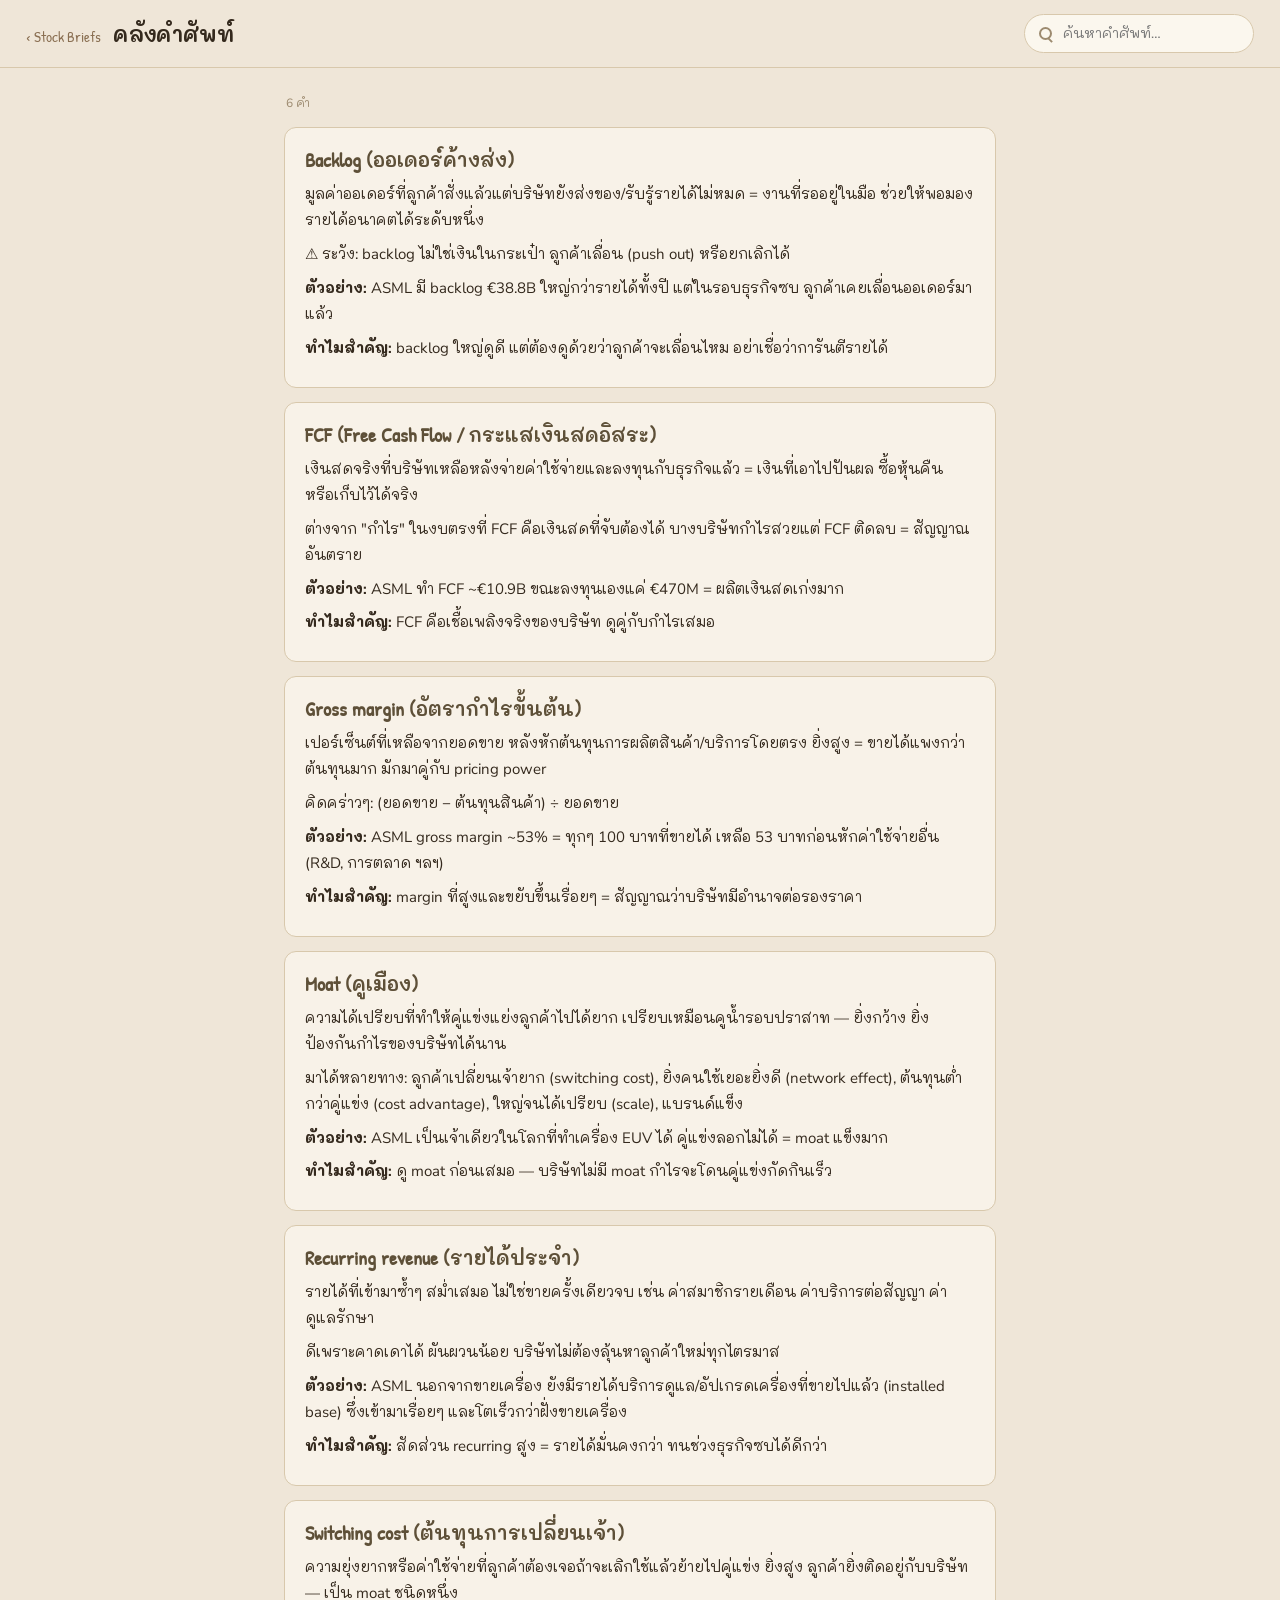
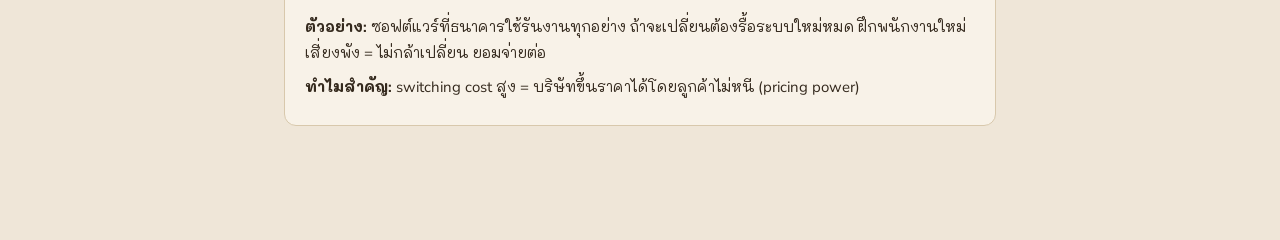
==== glossary.html @ 280cd2c6 "add glossary page + nav link from briefs" ====
<!DOCTYPE html>
<html lang="th">
<head>
<meta charset="UTF-8">
<meta name="viewport" content="width=device-width, initial-scale=1.0">
<title>คลังคำศัพท์ · Stock Briefs</title>
<link rel="preconnect" href="https://fonts.googleapis.com">
<link rel="preconnect" href="https://fonts.gstatic.com" crossorigin>
<link href="https://fonts.googleapis.com/css2?family=Patrick+Hand&family=Nunito+Sans:opsz,wght@6..12,400;6..12,600;6..12,700&family=Mali:wght@400;500;600;700&display=swap" rel="stylesheet">
<style>
  :root{
    --paper:#efe6d8; --card:#f8f2e8; --card-2:#fbf7ee;
    --ink:#34291d; --ink-soft:#715f49; --ink-faint:#9c8a6f;
    --line:#d8c8ac; --line-soft:#e4d7bf; --accent:#8a6f52; --accent-deep:#5e5038;
    --display:'Patrick Hand','Mali',cursive; --body:'Nunito Sans','Mali',system-ui,sans-serif;
    --mono:'Patrick Hand','Mali',cursive;
  }
  *,*::before,*::after{box-sizing:border-box;}
  html,body{margin:0;height:100%;}
  body{font-family:var(--body);background:var(--paper);color:var(--ink);-webkit-font-smoothing:antialiased;text-rendering:optimizeLegibility;}

  .topbar{position:sticky;top:0;z-index:30;display:flex;align-items:center;gap:14px;padding:14px 26px;
    background:color-mix(in srgb,var(--paper) 92%,transparent);backdrop-filter:blur(10px);border-bottom:1px solid var(--line);}
  .brand{display:flex;align-items:baseline;gap:12px;flex:none;}
  .backlink{font-family:var(--display);font-size:15px;color:var(--accent);text-decoration:none;white-space:nowrap;}
  .backlink:hover{color:var(--accent-deep);}
  .brand .mark{font-family:var(--display);font-weight:600;font-size:22px;letter-spacing:-.01em;}
  .spacer{flex:1;}
  .search{display:flex;align-items:center;gap:9px;flex:none;width:230px;max-width:42vw;padding:8px 14px;
    background:var(--card-2);border:1px solid var(--line);border-radius:999px;}
  .search:focus-within{border-color:var(--accent);}
  .search input{border:none;background:transparent;outline:none;width:100%;font-family:var(--body);font-size:14px;color:var(--ink);}
  .search .mag{width:13px;height:13px;border:2px solid var(--ink-faint);border-radius:999px;position:relative;flex:none;}
  .search .mag::after{content:'';position:absolute;width:6px;height:2px;background:var(--ink-faint);bottom:-3px;right:-3px;transform:rotate(45deg);}

  .wrap{max-width:760px;margin:0 auto;padding:26px 24px 100px;}
  .count{font-size:12px;color:var(--ink-faint);margin:0 2px 16px;letter-spacing:.02em;}
  .term-card{background:var(--card);border:1px solid var(--line);border-radius:12px;padding:18px 20px;margin-bottom:14px;transition:box-shadow .2s,border-color .2s;}
  .term-card.hl{border-color:var(--accent);box-shadow:0 0 0 3px var(--line-soft);}
  .term-name{font-family:var(--display);font-weight:600;font-size:20px;color:var(--accent-deep);margin:0 0 8px;}
  .term-body{font-size:15px;line-height:1.75;color:var(--ink);}
  .term-body p{margin:.5em 0;}
  .term-body strong{font-weight:700;}
  .xref{color:var(--accent);text-decoration:none;border-bottom:1px dashed var(--accent);cursor:pointer;}
  .xref:hover{color:var(--accent-deep);}
  .empty{color:var(--ink-faint);font-family:var(--display);font-size:18px;text-align:center;padding:40px 0;}
</style>
</head>
<body>

<div class="topbar">
  <div class="brand">
    <a href="index.html" class="backlink">‹ Stock Briefs</a>
    <span class="mark">คลังคำศัพท์</span>
  </div>
  <div class="spacer"></div>
  <label class="search">
    <span class="mag"></span>
    <input type="text" id="q" placeholder="ค้นหาคำศัพท์…" autocomplete="off">
  </label>
</div>

<div class="wrap">
  <div class="count" id="count"></div>
  <div id="list"></div>
</div>

<script src="glossary-data.js"></script>
<script>
  const G = (window.GLOSSARY || []).slice().sort((a,b)=>a.term.localeCompare(b.term,'th'));
  const slugToTerm = {}; G.forEach(t=>slugToTerm[t.slug]=t.term);
  const listEl = document.getElementById('list');
  const countEl = document.getElementById('count');

  function esc(s){ return s.replace(/&/g,'&amp;').replace(/</g,'&lt;').replace(/>/g,'&gt;'); }

  function renderBody(md){
    return md.split(/\n\s*\n/).map(b=>b.trim()).filter(Boolean).map(b=>{
      let h = esc(b);
      h = h.replace(/\*\*(.+?)\*\*/g,'<strong>$1</strong>');
      h = h.replace(/\[\[([a-z0-9-]+)\]\]/g,(m,slug)=>'<a class="xref" href="#g-'+slug+'">'+esc(slugToTerm[slug]||slug)+'</a>');
      h = h.replace(/\n/g,'<br>');
      return '<p>'+h+'</p>';
    }).join('');
  }

  function render(filter){
    const f = (filter||'').toLowerCase().trim();
    const items = G.filter(t=> !f || t.term.toLowerCase().includes(f) || t.body.toLowerCase().includes(f) || t.slug.includes(f));
    countEl.textContent = items.length + ' คำ';
    if(!items.length){ listEl.innerHTML='<p class="empty">ไม่พบคำที่ค้นหา</p>'; return; }
    listEl.innerHTML = items.map(t=>'<div class="term-card" id="g-'+t.slug+'"><h2 class="term-name">'+esc(t.term)+'</h2><div class="term-body">'+renderBody(t.body)+'</div></div>').join('');
  }

  function jump(slug){
    const el = document.getElementById('g-'+slug);
    if(!el) return;
    el.scrollIntoView({behavior:'smooth',block:'center'});
    el.classList.add('hl'); setTimeout(()=>el.classList.remove('hl'),1500);
  }

  listEl.addEventListener('click',e=>{
    const a = e.target.closest('a.xref'); if(!a) return;
    e.preventDefault(); jump(a.getAttribute('href').slice(3));
  });
  document.getElementById('q').addEventListener('input',e=>render(e.target.value));

  render('');
</script>
</body>
</html>
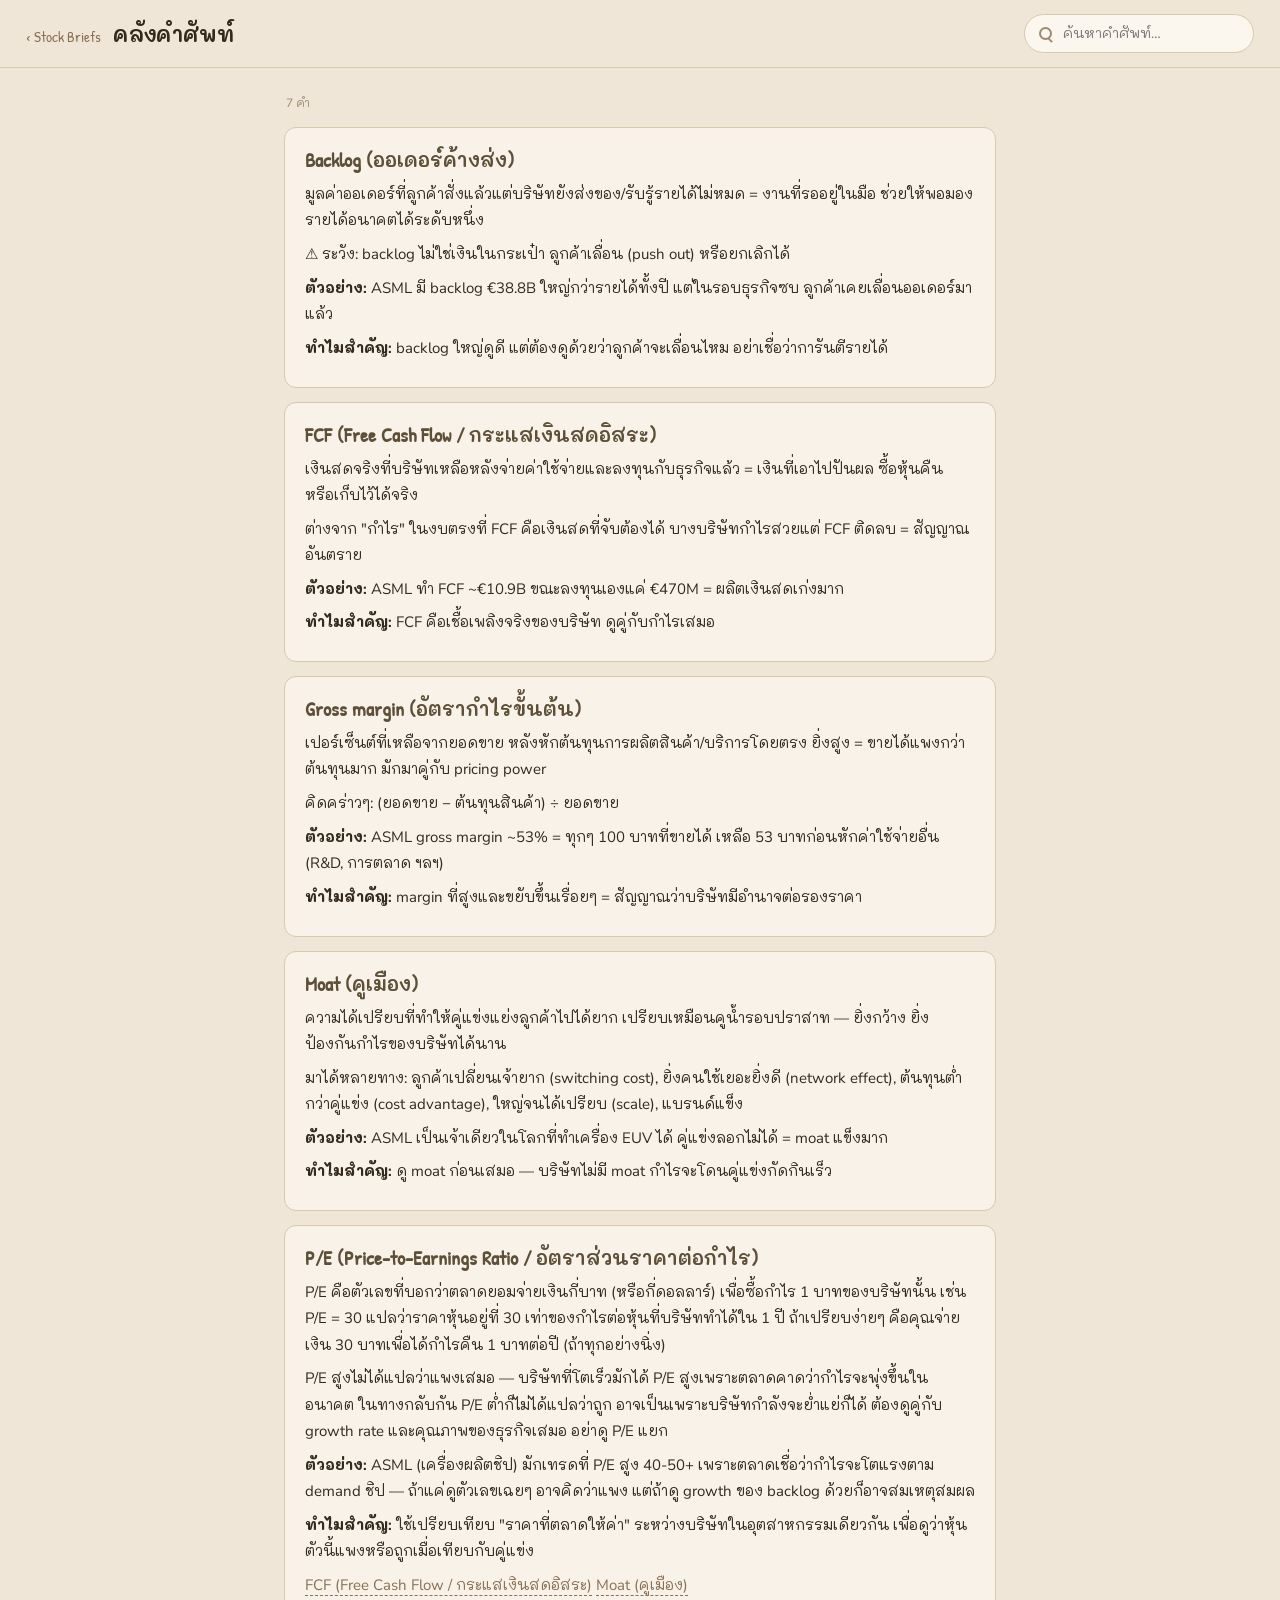
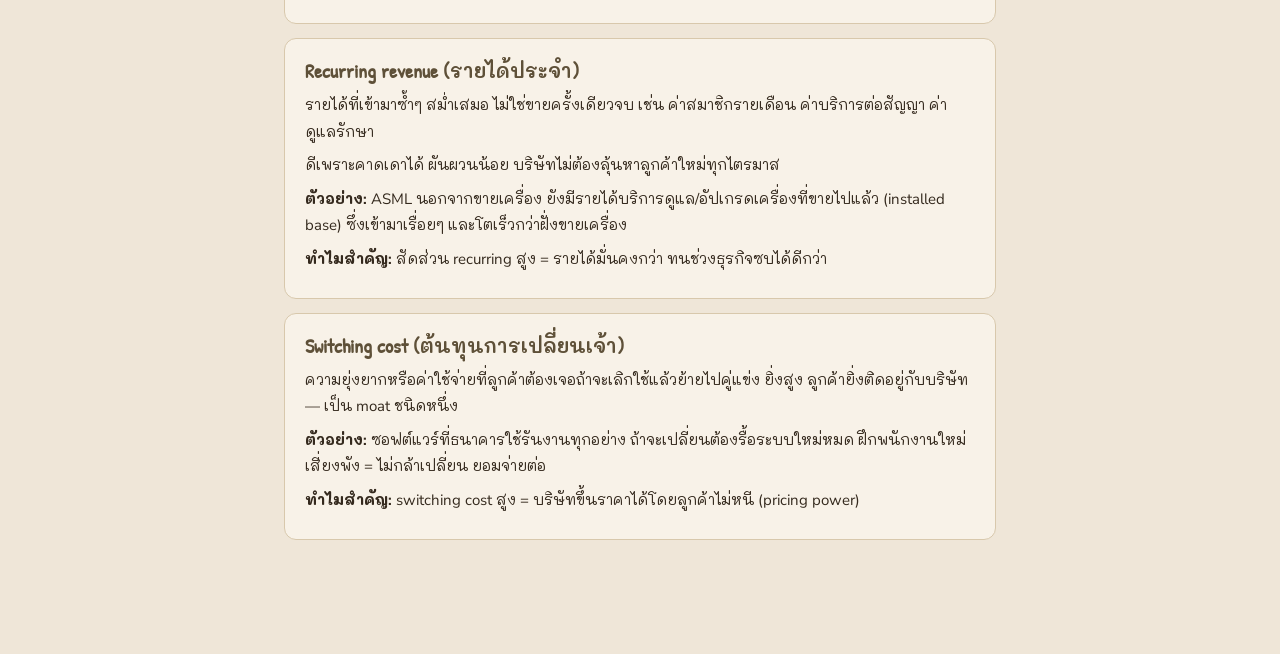
==== commit 9c76d883: "sync site (2026-06-27)" ====
--- a/glossary.html
+++ b/glossary.html
@@ -7,14 +7,8 @@
 <link rel="preconnect" href="https://fonts.googleapis.com">
 <link rel="preconnect" href="https://fonts.gstatic.com" crossorigin>
 <link href="https://fonts.googleapis.com/css2?family=Patrick+Hand&family=Nunito+Sans:opsz,wght@6..12,400;6..12,600;6..12,700&family=Mali:wght@400;500;600;700&display=swap" rel="stylesheet">
+<link rel="stylesheet" href="theme.css">
 <style>
-  :root{
-    --paper:#efe6d8; --card:#f8f2e8; --card-2:#fbf7ee;
-    --ink:#34291d; --ink-soft:#715f49; --ink-faint:#9c8a6f;
-    --line:#d8c8ac; --line-soft:#e4d7bf; --accent:#8a6f52; --accent-deep:#5e5038;
-    --display:'Patrick Hand','Mali',cursive; --body:'Nunito Sans','Mali',system-ui,sans-serif;
-    --mono:'Patrick Hand','Mali',cursive;
-  }
   *,*::before,*::after{box-sizing:border-box;}
   html,body{margin:0;height:100%;}
   body{font-family:var(--body);background:var(--paper);color:var(--ink);-webkit-font-smoothing:antialiased;text-rendering:optimizeLegibility;}
--- a/theme.css
+++ b/theme.css
@@ -0,0 +1,11 @@
+/* Shared design tokens for all pages (briefs, glossary, notes, team).
+   แก้สี/ฟอนต์ที่นี่ที่เดียว มีผลทุกหน้า. Page-specific tokens (verdict / freshness)
+   ยังอยู่ใน <style> ของแต่ละหน้า. */
+:root{
+  --paper:#efe6d8; --paper-2:#e7dcca; --card:#f8f2e8; --card-2:#fbf7ee;
+  --ink:#34291d; --ink-soft:#715f49; --ink-faint:#9c8a6f;
+  --line:#d8c8ac; --line-soft:#e4d7bf; --accent:#8a6f52; --accent-deep:#5e5038;
+  --display:'Patrick Hand','Mali',cursive;
+  --body:'Nunito Sans','Mali',system-ui,sans-serif;
+  --mono:'Patrick Hand','Mali',cursive;
+}
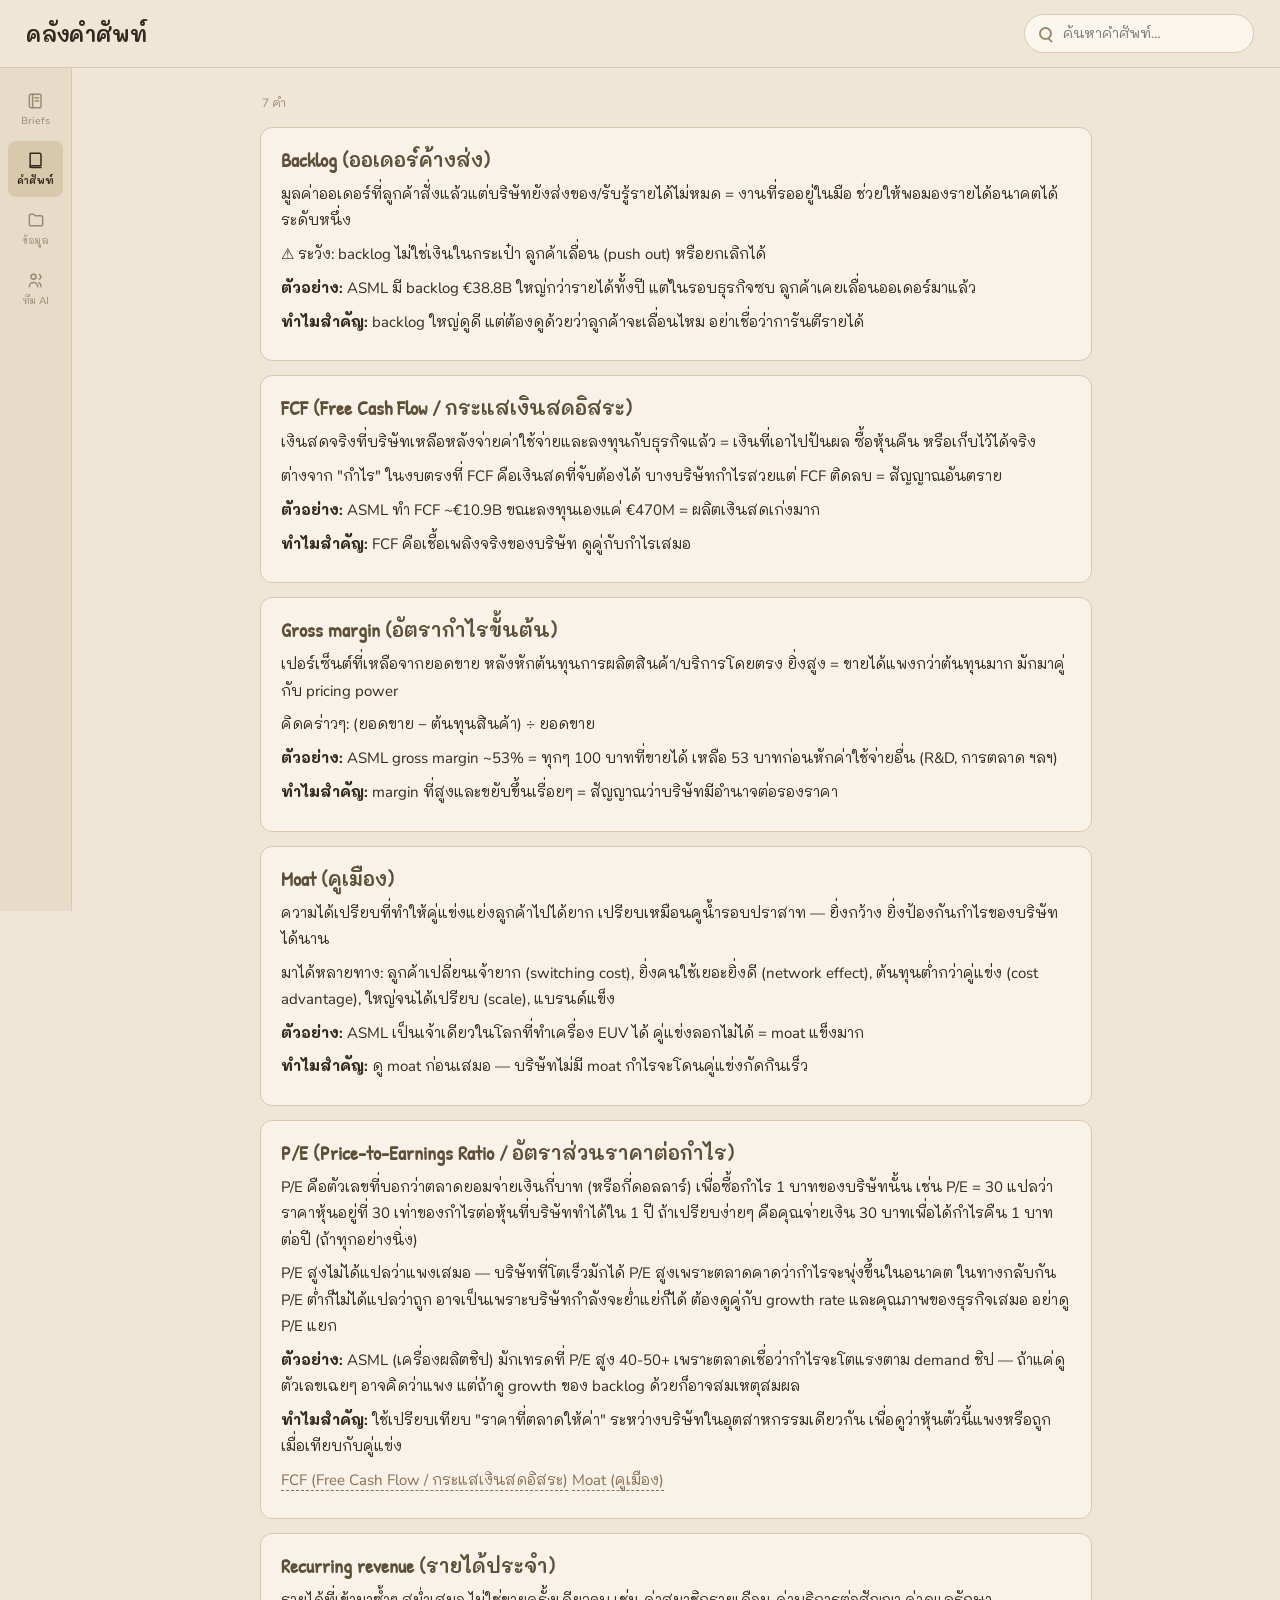
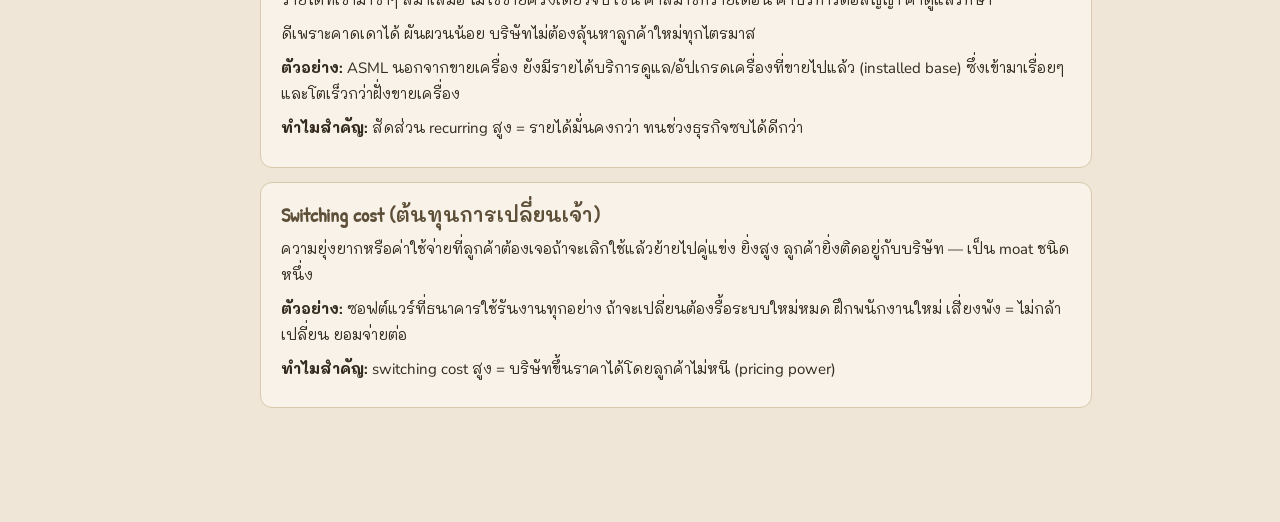
==== commit f2f79d1f: "sync site (2026-06-28)" ====
--- a/glossary.html
+++ b/glossary.html
@@ -27,7 +27,7 @@
   .search .mag{width:13px;height:13px;border:2px solid var(--ink-faint);border-radius:999px;position:relative;flex:none;}
   .search .mag::after{content:'';position:absolute;width:6px;height:2px;background:var(--ink-faint);bottom:-3px;right:-3px;transform:rotate(45deg);}
 
-  .wrap{max-width:760px;margin:0 auto;padding:26px 24px 100px;}
+  .wrap{max-width:880px;margin:0 auto;padding:26px 24px 100px;}
   .count{font-size:12px;color:var(--ink-faint);margin:0 2px 16px;letter-spacing:.02em;}
   .term-card{background:var(--card);border:1px solid var(--line);border-radius:12px;padding:18px 20px;margin-bottom:14px;transition:box-shadow .2s,border-color .2s;}
   .term-card.hl{border-color:var(--accent);box-shadow:0 0 0 3px var(--line-soft);}
@@ -44,7 +44,6 @@
 
 <div class="topbar">
   <div class="brand">
-    <a href="index.html" class="backlink">‹ Stock Briefs</a>
     <span class="mark">คลังคำศัพท์</span>
   </div>
   <div class="spacer"></div>
@@ -54,9 +53,17 @@
   </label>
 </div>
 
-<div class="wrap">
-  <div class="count" id="count"></div>
-  <div id="list"></div>
+<div class="appbody">
+  <nav class="rail">
+    <a href="index.html"><svg viewBox="0 0 24 24" fill="none" stroke="currentColor" stroke-width="1.8" stroke-linecap="round" stroke-linejoin="round"><path d="M6 4h11a1 1 0 0 1 1 1v14a1 1 0 0 1-1 1H6a2 2 0 0 1-2-2V6a2 2 0 0 1 2-2z"/><path d="M8 4v16"/><path d="M11 8h4M11 12h4"/></svg><span>Briefs</span></a>
+    <a href="glossary.html" class="active"><svg viewBox="0 0 24 24" fill="none" stroke="currentColor" stroke-width="1.8" stroke-linecap="round" stroke-linejoin="round"><path d="M5 4h11a2 2 0 0 1 2 2v13H7a2 2 0 0 0-2 2V4z"/><path d="M5 19a2 2 0 0 0 2 2h11"/></svg><span>คำศัพท์</span></a>
+    <a href="notes.html"><svg viewBox="0 0 24 24" fill="none" stroke="currentColor" stroke-width="1.8" stroke-linecap="round" stroke-linejoin="round"><path d="M4 7a2 2 0 0 1 2-2h3l2 2h7a2 2 0 0 1 2 2v8a2 2 0 0 1-2 2H6a2 2 0 0 1-2-2V7z"/></svg><span>ข้อมูล</span></a>
+    <a href="team.html"><svg viewBox="0 0 24 24" fill="none" stroke="currentColor" stroke-width="1.8" stroke-linecap="round" stroke-linejoin="round"><circle cx="9" cy="8" r="3"/><path d="M4 20c0-2.8 2.2-5 5-5s5 2.2 5 5"/><path d="M16 5.5a3 3 0 0 1 0 5.5"/><path d="M18 20c0-2.2-1-4-2.5-4.7"/></svg><span>ทีม AI</span></a>
+  </nav>
+  <div class="wrap">
+    <div class="count" id="count"></div>
+    <div id="list"></div>
+  </div>
 </div>
 
 <script src="glossary-data.js"></script>
--- a/theme.css
+++ b/theme.css
@@ -9,3 +9,33 @@
   --body:'Nunito Sans','Mali',system-ui,sans-serif;
   --mono:'Patrick Hand','Mali',cursive;
 }
+
+/* ---- แถบเมนูซ้ายถาวร (rail) — ใช้ทุกหน้า ----
+   วางใต้ topbar: <div class="appbody"><nav class="rail">…</nav> เนื้อหา </div> */
+.appbody{ display:flex; align-items:flex-start; }
+.appbody > :not(.rail){ flex:1; min-width:0; }
+.rail{
+  position:sticky; top:57px; height:calc(100vh - 57px); width:72px; flex:none;
+  background:var(--paper-2); border-right:1px solid var(--line);
+  display:flex; flex-direction:column; gap:4px; padding:14px 0; z-index:20;
+}
+.rail a{
+  display:flex; flex-direction:column; align-items:center; gap:3px;
+  padding:9px 0; margin:0 8px; border-radius:8px;
+  color:var(--ink-faint); text-decoration:none; font-family:var(--body); font-size:10px;
+  transition:background .12s,color .12s;
+}
+.rail a svg{ width:20px; height:20px; }
+.rail a:hover{ color:var(--ink); background:var(--card); }
+.rail a.active{ color:var(--ink); background:var(--line); font-weight:600; }
+
+@media (max-width:820px){
+  .rail{
+    position:fixed; inset:auto 0 0 0; width:auto; height:56px; top:auto;
+    flex-direction:row; justify-content:space-around;
+    border-right:none; border-top:1px solid var(--line); padding:0;
+    background:color-mix(in srgb, var(--paper-2) 96%, transparent); backdrop-filter:blur(8px);
+  }
+  .rail a{ flex:1; margin:0; border-radius:0; padding:6px 0; }
+  body{ padding-bottom:56px; }
+}
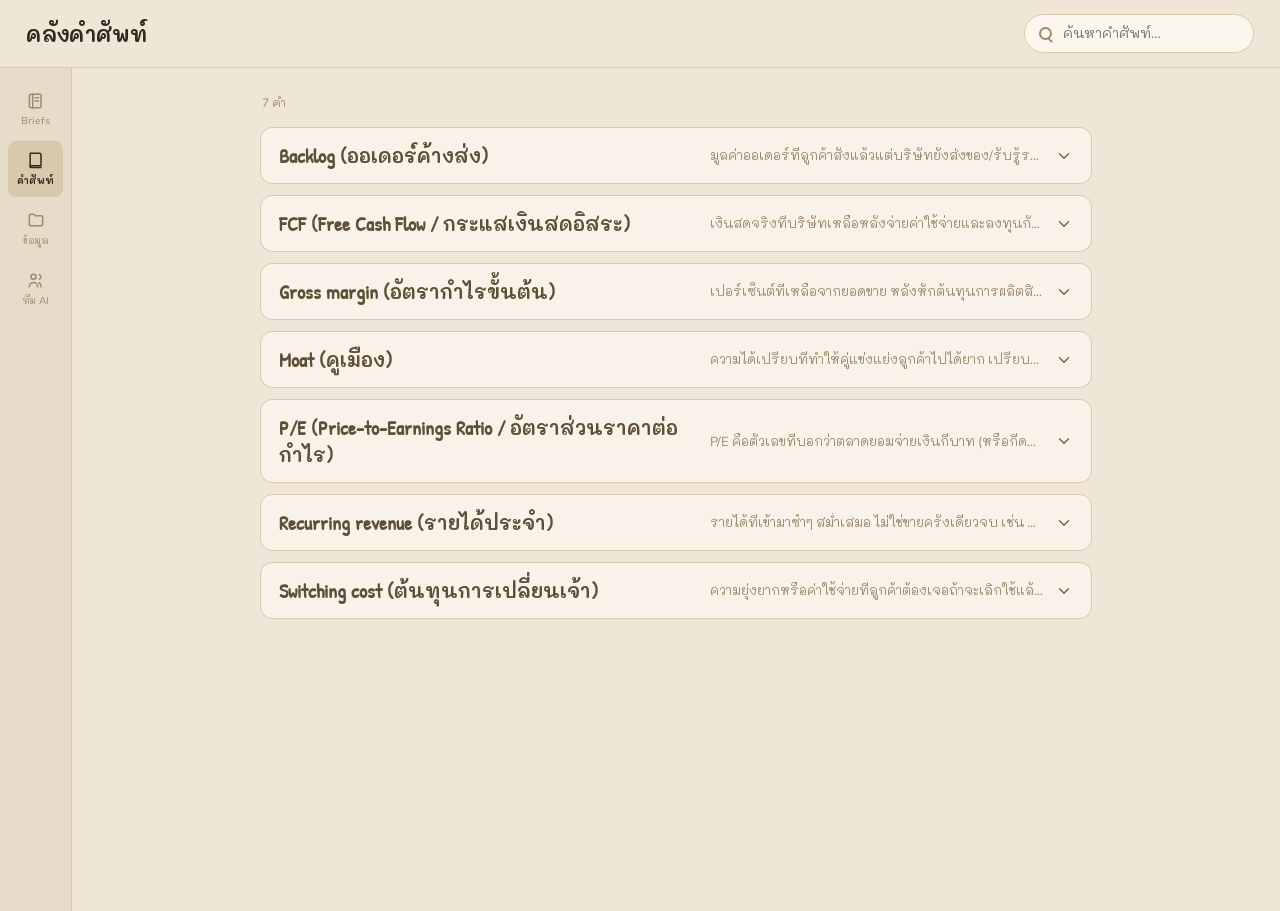
==== commit 973aecc7: "sync site (2026-06-29)" ====
--- a/glossary.html
+++ b/glossary.html
@@ -29,11 +29,20 @@
 
   .wrap{max-width:880px;margin:0 auto;padding:26px 24px 100px;}
   .count{font-size:12px;color:var(--ink-faint);margin:0 2px 16px;letter-spacing:.02em;}
-  .term-card{background:var(--card);border:1px solid var(--line);border-radius:12px;padding:18px 20px;margin-bottom:14px;transition:box-shadow .2s,border-color .2s;}
+  .term-card{background:var(--card);border:1px solid var(--line);border-radius:12px;margin-bottom:11px;overflow:hidden;transition:box-shadow .2s,border-color .2s;}
   .term-card.hl{border-color:var(--accent);box-shadow:0 0 0 3px var(--line-soft);}
-  .term-name{font-family:var(--display);font-weight:600;font-size:20px;color:var(--accent-deep);margin:0 0 8px;}
-  .term-body{font-size:15px;line-height:1.75;color:var(--ink);}
+  .term-head{display:flex;align-items:center;gap:12px;padding:14px 18px;cursor:pointer;user-select:none;}
+  .term-head:focus-visible{outline:2px solid var(--accent);outline-offset:-2px;}
+  .term-name{font-family:var(--display);font-weight:600;font-size:20px;color:var(--accent-deep);margin:0;flex:1;min-width:0;}
+  .term-one{font-size:13px;color:var(--ink-faint);flex:none;max-width:42%;overflow:hidden;text-overflow:ellipsis;white-space:nowrap;}
+  .term-card.open .term-one{display:none;}
+  .chev{flex:none;color:var(--ink-soft);transition:transform .25s;display:flex;}
+  .term-card.open .chev{transform:rotate(180deg);}
+  .term-body{max-height:0;overflow:hidden;transition:max-height .3s ease;font-size:15px;line-height:1.75;color:var(--ink);}
+  .term-body .inner{padding:0 18px 16px;}
   .term-body p{margin:.5em 0;}
+  .term-body p:first-child{margin-top:0;}
+  @media (max-width:560px){ .term-one{display:none;} .term-head{padding:13px 16px;} }
   .term-body strong{font-weight:700;}
   .xref{color:var(--accent);text-decoration:none;border-bottom:1px dashed var(--accent);cursor:pointer;}
   .xref:hover{color:var(--accent-deep);}
@@ -85,24 +94,63 @@
     }).join('');
   }
 
+  // One-line teaser: first paragraph of body, markdown + xref stripped to plain text.
+  function teaser(md){
+    let s = md.split(/\n\s*\n/).map(b=>b.trim()).filter(Boolean)[0] || '';
+    s = s.replace(/\*\*(.+?)\*\*/g,'$1')
+         .replace(/\[\[([a-z0-9-]+)\]\]/g,(m,slug)=>slugToTerm[slug]||slug)
+         .replace(/\s*\n\s*/g,' ');
+    return esc(s);
+  }
+
+  const CHEV='<svg class="chev" viewBox="0 0 24 24" width="18" height="18" fill="none" stroke="currentColor" stroke-width="1.8" stroke-linecap="round" stroke-linejoin="round"><path d="M6 9l6 6 6-6"/></svg>';
+
+  function setOpen(card,open){
+    const body = card.querySelector('.term-body');
+    const head = card.querySelector('.term-head');
+    card.classList.toggle('open',open);
+    head.setAttribute('aria-expanded',open?'true':'false');
+    body.style.maxHeight = open ? body.scrollHeight+'px' : '0';
+  }
+
   function render(filter){
     const f = (filter||'').toLowerCase().trim();
     const items = G.filter(t=> !f || t.term.toLowerCase().includes(f) || t.body.toLowerCase().includes(f) || t.slug.includes(f));
     countEl.textContent = items.length + ' คำ';
     if(!items.length){ listEl.innerHTML='<p class="empty">ไม่พบคำที่ค้นหา</p>'; return; }
-    listEl.innerHTML = items.map(t=>'<div class="term-card" id="g-'+t.slug+'"><h2 class="term-name">'+esc(t.term)+'</h2><div class="term-body">'+renderBody(t.body)+'</div></div>').join('');
+    listEl.innerHTML = items.map(t=>
+      '<div class="term-card" id="g-'+t.slug+'">'+
+        '<div class="term-head" role="button" tabindex="0" aria-expanded="false">'+
+          '<h2 class="term-name">'+esc(t.term)+'</h2>'+
+          '<span class="term-one">'+teaser(t.body)+'</span>'+CHEV+
+        '</div>'+
+        '<div class="term-body"><div class="inner">'+renderBody(t.body)+'</div></div>'+
+      '</div>').join('');
+    // When searching, auto-expand matches so the answer is visible immediately.
+    if(f) listEl.querySelectorAll('.term-card').forEach(c=>setOpen(c,true));
   }
 
   function jump(slug){
     const el = document.getElementById('g-'+slug);
     if(!el) return;
+    setOpen(el,true);                       // target is collapsed by default — open it first
     el.scrollIntoView({behavior:'smooth',block:'center'});
     el.classList.add('hl'); setTimeout(()=>el.classList.remove('hl'),1500);
   }
 
   listEl.addEventListener('click',e=>{
-    const a = e.target.closest('a.xref'); if(!a) return;
-    e.preventDefault(); jump(a.getAttribute('href').slice(3));
+    const a = e.target.closest('a.xref');
+    if(a){ e.preventDefault(); jump(a.getAttribute('href').slice(3)); return; }
+    const head = e.target.closest('.term-head'); if(!head) return;
+    const card = head.closest('.term-card');
+    setOpen(card,!card.classList.contains('open'));
+  });
+  listEl.addEventListener('keydown',e=>{
+    if(e.key!=='Enter' && e.key!==' ') return;
+    const head = e.target.closest('.term-head'); if(!head) return;
+    e.preventDefault();
+    const card = head.closest('.term-card');
+    setOpen(card,!card.classList.contains('open'));
   });
   document.getElementById('q').addEventListener('input',e=>render(e.target.value));
 
